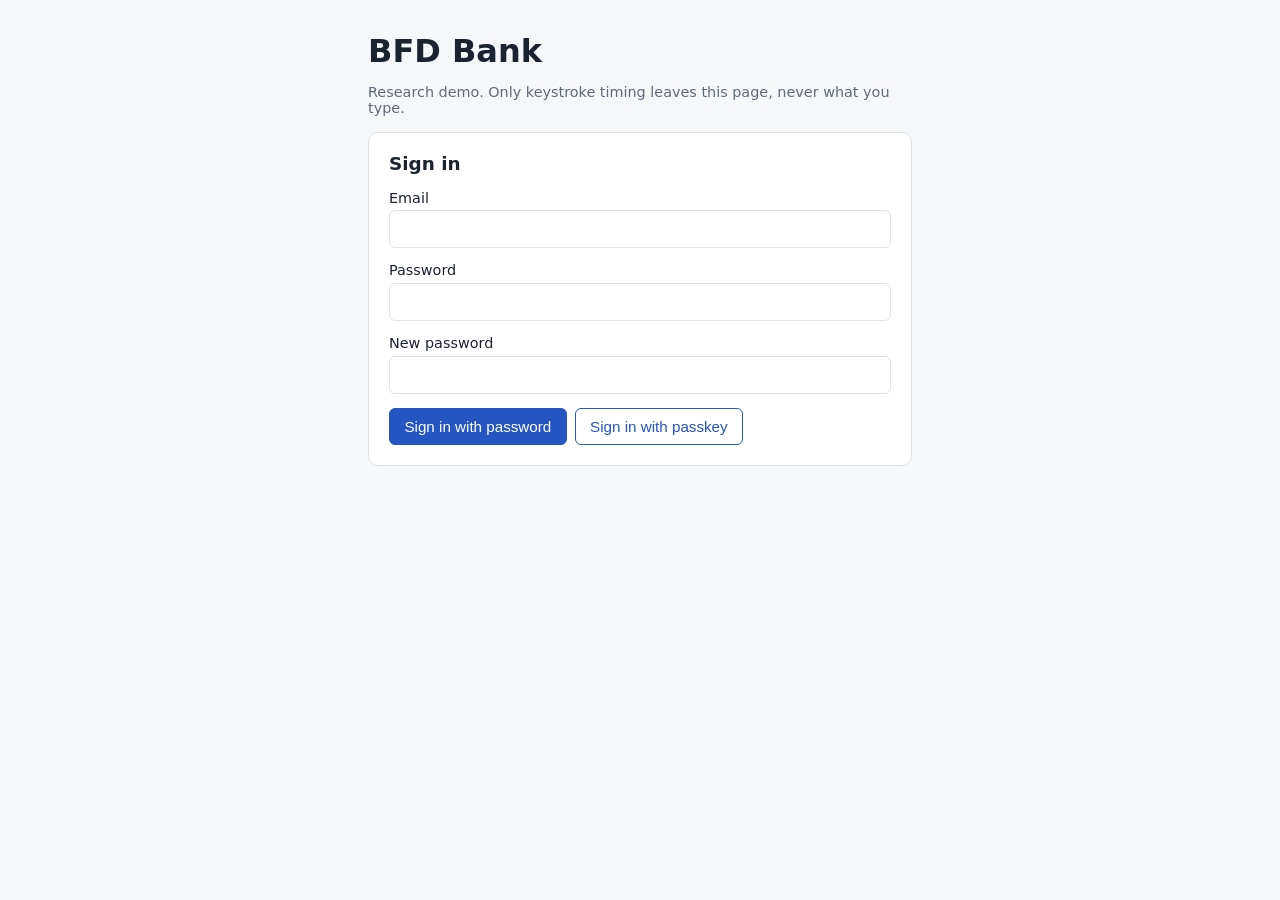
==== client/index.html @ 683e597c "feat(client): add banking client and timing capture" ====
<!doctype html>
<html lang="en">
  <head>
    <meta charset="utf-8" />
    <meta name="viewport" content="width=device-width, initial-scale=1" />
    <title>BFD Bank</title>
    <link rel="stylesheet" href="styles.css" />
    <script type="module" src="app.mjs"></script>
  </head>
  <body>
    <main>
      <header>
        <h1>BFD Bank</h1>
        <p class="note">Research demo. Only keystroke timing leaves this page, never what you type.</p>
      </header>

      <section id="signin" class="card">
        <h2>Sign in</h2>
        <form id="signin-form">
          <label>Email
            <input id="email" type="email" autocomplete="username webauthn" required data-capture="login" />
          </label>
          <label>Password
            <input id="password" type="password" autocomplete="current-password" data-capture="login" />
          </label>
          <label id="new-password-row" hidden>New password
            <input id="new-password" type="password" autocomplete="new-password" minlength="12" />
          </label>
          <div class="row">
            <button type="submit">Sign in with password</button>
            <button type="button" id="passkey-signin" class="secondary">Sign in with passkey</button>
          </div>
        </form>
      </section>

      <section id="account" class="card" hidden>
        <div class="row spread">
          <span id="who"></span>
          <span class="row">
            <button type="button" id="register-passkey" class="secondary">Add a passkey</button>
            <button type="button" id="signout" class="secondary">Sign out</button>
          </span>
        </div>
        <h2>Transfer</h2>
        <form id="transfer-form">
          <label>Payee account
            <input id="payee" inputmode="numeric" autocomplete="off" required data-capture="payee" />
          </label>
          <label>Amount
            <input id="amount" inputmode="decimal" autocomplete="off" required data-capture="amount" />
          </label>
          <button type="submit">Confirm transfer</button>
        </form>
      </section>

      <section id="decision" class="card" hidden aria-live="polite">
        <h2>Decision <span class="muted">at <span id="decision-checkpoint"></span></span></h2>
        <p class="action" id="decision-action"></p>
        <dl>
          <dt>Risk</dt><dd id="decision-risk"></dd>
          <dt>Confidence</dt><dd id="decision-confidence"></dd>
          <dt>Policy</dt><dd id="decision-constraints"></dd>
          <dt>Latency</dt><dd id="decision-latency"></dd>
        </dl>
        <h3>Top contributions</h3>
        <ol id="decision-contributions"></ol>
      </section>

      <p id="status" role="status"></p>
    </main>
  </body>
</html>
---- client/styles.css ----
:root {
  --bg: #f6f7f9;
  --card: #ffffff;
  --text: #1c2330;
  --muted: #5f6b7a;
  --border: #dde2e8;
  --accent: #2455c3;
  --allow: #1f7a45;
  --step: #a26100;
  --stop: #b3261e;
  color-scheme: light;
  font-family: system-ui, -apple-system, "Segoe UI", sans-serif;
}

body {
  margin: 0;
  background: var(--bg);
  color: var(--text);
  padding-inline: 16px;
}

main {
  max-width: 34rem;
  margin: 0 auto;
  padding-block: 2rem;
}

h1 { margin: 0 0 0.25rem; }
h2 { margin-top: 0; font-size: 1.15rem; }
h3 { font-size: 0.95rem; margin-bottom: 0.25rem; }

.note, .muted { color: var(--muted); font-size: 0.9rem; font-weight: normal; }

.card {
  background: var(--card);
  border: 1px solid var(--border);
  border-radius: 10px;
  padding: 1.25rem;
  margin-top: 1rem;
}

label {
  display: block;
  font-size: 0.9rem;
  margin-bottom: 0.9rem;
}

input {
  display: block;
  width: 100%;
  box-sizing: border-box;
  margin-top: 0.3rem;
  padding: 0.55rem 0.65rem;
  font-size: 1rem;
  border: 1px solid var(--border);
  border-radius: 6px;
}

.row { display: flex; gap: 0.5rem; flex-wrap: wrap; align-items: center; }
.spread { justify-content: space-between; }

button {
  padding: 0.55rem 0.9rem;
  font-size: 0.95rem;
  border-radius: 6px;
  border: 1px solid var(--accent);
  background: var(--accent);
  color: #fff;
  cursor: pointer;
}

button.secondary { background: transparent; color: var(--accent); }

.action {
  font-size: 1.6rem;
  font-weight: 600;
  text-transform: capitalize;
  margin: 0.25rem 0 0.75rem;
}

.action[data-action="allow"], .action[data-action="monitor"] { color: var(--allow); }
.action[data-action="step_up"] { color: var(--step); }
.action[data-action="restrict"], .action[data-action="block"] { color: var(--stop); }

dl { display: grid; grid-template-columns: max-content 1fr; gap: 0.3rem 1rem; margin: 0; }
dt { color: var(--muted); }
dd { margin: 0; font-variant-numeric: tabular-nums; }

#status { min-height: 1.5rem; color: var(--muted); }
#status.error { color: var(--stop); }
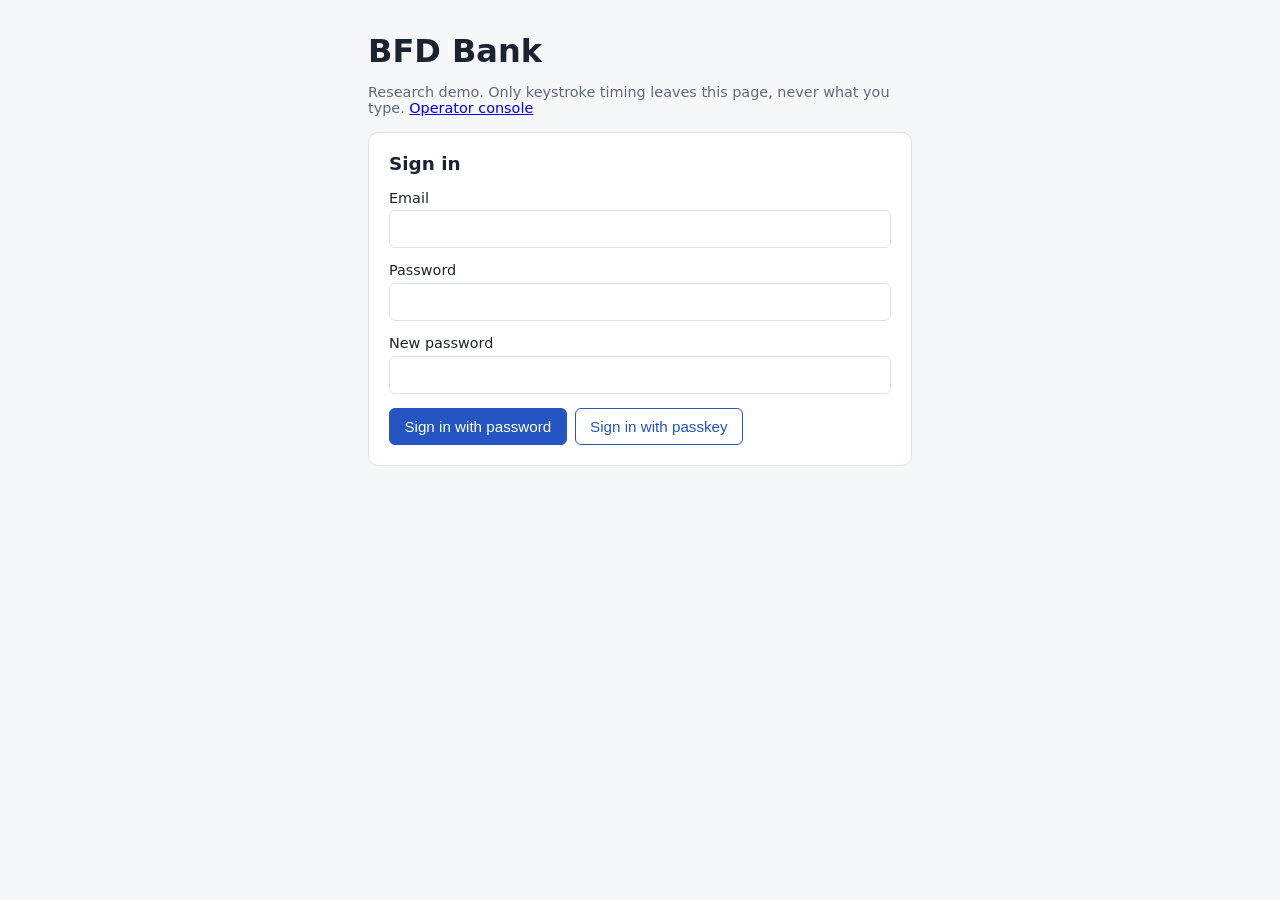
==== commit 0160d2fd: "feat(client): add operator console and shared auth module" ====
--- a/client/index.html
+++ b/client/index.html
@@ -11,7 +11,7 @@
     <main>
       <header>
         <h1>BFD Bank</h1>
-        <p class="note">Research demo. Only keystroke timing leaves this page, never what you type.</p>
+        <p class="note">Research demo. Only keystroke timing leaves this page, never what you type. <a href="console.html">Operator console</a></p>
       </header>
 
       <section id="signin" class="card">
@@ -51,6 +51,10 @@
           </label>
           <button type="submit">Confirm transfer</button>
         </form>
+        <p id="transfer-state" hidden>
+          Transfer <strong id="transfer-status"></strong> <span id="transfer-balance" class="muted"></span>
+        </p>
+        <button type="button" id="stepup" hidden>Verify with passkey to release</button>
       </section>
 
       <section id="decision" class="card" hidden aria-live="polite">
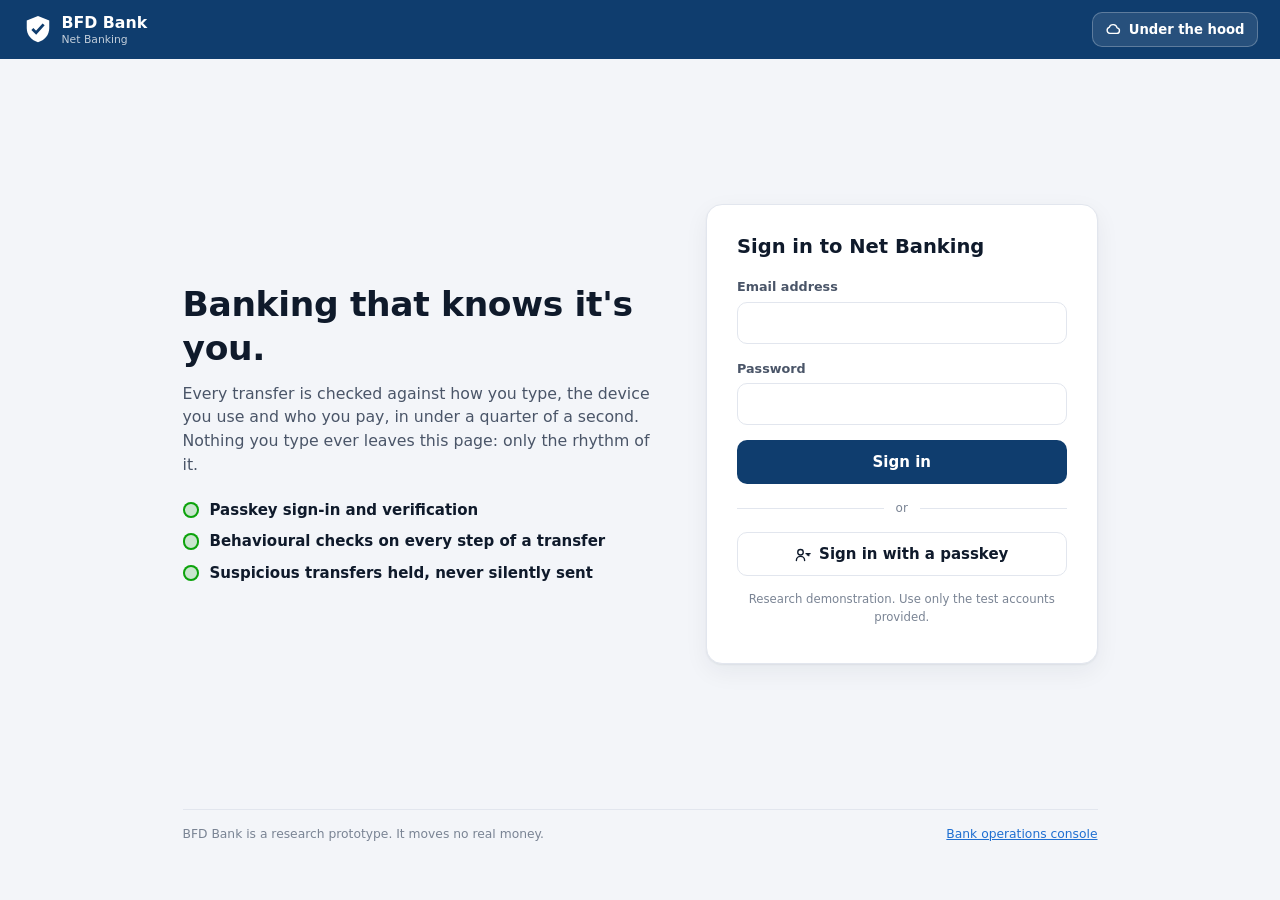
==== commit 0d8ecf29: "feat(client): rebuild as net banking with a live aws view" ====
--- a/client/index.html
+++ b/client/index.html
@@ -3,74 +3,309 @@
   <head>
     <meta charset="utf-8" />
     <meta name="viewport" content="width=device-width, initial-scale=1" />
-    <title>BFD Bank</title>
-    <link rel="stylesheet" href="styles.css" />
+    <title>BFD Bank Net Banking</title>
+    <meta name="description" content="Research demo of behavioural fraud detection on AWS." />
+    <link rel="icon" href="data:image/svg+xml,%3Csvg xmlns='http://www.w3.org/2000/svg' viewBox='0 0 32 32'%3E%3Cpath d='M16 2 4 7v8c0 7.5 5.1 13.4 12 15 6.9-1.6 12-7.5 12-15V7z' fill='%230f3d6e'/%3E%3Cpath d='m10 16 4 4 8-9' stroke='%23fff' stroke-width='3' fill='none'/%3E%3C/svg%3E" />
+    <link rel="stylesheet" href="bank.css" />
     <script type="module" src="app.mjs"></script>
   </head>
   <body>
-    <main>
-      <header>
-        <h1>BFD Bank</h1>
-        <p class="note">Research demo. Only keystroke timing leaves this page, never what you type. <a href="console.html">Operator console</a></p>
+    <div class="app" id="app" data-signed-in="false">
+      <header class="topbar">
+        <a class="brand" href="#dashboard" aria-label="BFD Bank home">
+          <svg viewBox="0 0 32 32" aria-hidden="true"><path d="M16 2 4 7v8c0 7.5 5.1 13.4 12 15 6.9-1.6 12-7.5 12-15V7z" /><path class="tick" d="m10 16 4 4 8-9" /></svg>
+          <span><b>BFD Bank</b><small>Net Banking</small></span>
+        </a>
+        <nav class="mainnav" id="mainnav" aria-label="Main">
+          <a href="#dashboard" data-nav="dashboard">Accounts</a>
+          <a href="#transfer" data-nav="transfer">Transfer</a>
+          <a href="#activity" data-nav="activity">Activity</a>
+          <a href="#security" data-nav="security">Security</a>
+        </nav>
+        <div class="topbar-actions">
+          <button type="button" id="hood-toggle" class="hood-toggle" aria-pressed="false" aria-controls="hood">
+            <svg viewBox="0 0 24 24" aria-hidden="true"><path d="M7 18h10a4 4 0 0 0 .6-7.96A6 6 0 0 0 6.1 9.3 4.5 4.5 0 0 0 7 18z" /></svg>
+            <span>Under the hood</span>
+          </button>
+          <div class="user-chip" id="user-chip">
+            <span class="avatar" id="avatar" aria-hidden="true"></span>
+            <span class="who" id="who"></span>
+            <button type="button" id="signout" class="link">Sign out</button>
+          </div>
+        </div>
       </header>
 
-      <section id="signin" class="card">
-        <h2>Sign in</h2>
-        <form id="signin-form">
-          <label>Email
-            <input id="email" type="email" autocomplete="username webauthn" required data-capture="login" />
-          </label>
-          <label>Password
-            <input id="password" type="password" autocomplete="current-password" data-capture="login" />
-          </label>
-          <label id="new-password-row" hidden>New password
-            <input id="new-password" type="password" autocomplete="new-password" minlength="12" />
-          </label>
-          <div class="row">
-            <button type="submit">Sign in with password</button>
-            <button type="button" id="passkey-signin" class="secondary">Sign in with passkey</button>
+      <div class="layout">
+        <main class="main" id="main">
+          <!-- Sign in ------------------------------------------------------------------------- -->
+          <section class="view signin-view" data-view="signin">
+            <div class="signin-hero">
+              <h1>Banking that knows it's you.</h1>
+              <p>Every transfer is checked against how you type, the device you use and who you pay, in under a quarter of a second. Nothing you type ever leaves this page: only the rhythm of it.</p>
+              <ul class="hero-points">
+                <li>Passkey sign-in and verification</li>
+                <li>Behavioural checks on every step of a transfer</li>
+                <li>Suspicious transfers held, never silently sent</li>
+              </ul>
+            </div>
+            <form class="card signin-card" id="signin-form" autocomplete="on">
+              <h2>Sign in to Net Banking</h2>
+              <label>Email address
+                <input id="email" type="email" autocomplete="username webauthn" required data-capture="login" />
+              </label>
+              <label>Password
+                <input id="password" type="password" autocomplete="current-password" data-capture="login" />
+              </label>
+              <label id="new-password-row" hidden>Choose a new password
+                <input id="new-password" type="password" autocomplete="new-password" minlength="12" />
+              </label>
+              <button type="submit" class="primary wide">Sign in</button>
+              <div class="or"><span>or</span></div>
+              <button type="button" id="passkey-signin" class="secondary wide">
+                <svg viewBox="0 0 24 24" aria-hidden="true"><circle cx="8" cy="9" r="4" /><path d="M2 21a6 6 0 0 1 12 0M16 11h6m-2 0v3m-2-3v2" /></svg>
+                Sign in with a passkey
+              </button>
+              <p class="fine">Research demonstration. Use only the test accounts provided.</p>
+            </form>
+          </section>
+
+          <!-- Dashboard ----------------------------------------------------------------------- -->
+          <section class="view" data-view="dashboard" hidden>
+            <div class="page-head">
+              <div>
+                <p class="eyebrow" id="greeting">Welcome back</p>
+                <h1>Your accounts</h1>
+              </div>
+              <a class="primary button" href="#transfer">New transfer</a>
+            </div>
+            <div class="grid-2">
+              <article class="card account-card">
+                <div class="account-top">
+                  <span>Savings account</span>
+                  <span class="mono" id="account-number">•••• ••••</span>
+                </div>
+                <p class="label">Available balance</p>
+                <p class="balance" id="balance">…</p>
+                <div class="account-actions">
+                  <a href="#transfer" class="chip-link">Transfer money</a>
+                  <a href="#activity" class="chip-link">View statement</a>
+                </div>
+              </article>
+              <article class="card protect-card">
+                <h2>Protection</h2>
+                <div class="protect-row">
+                  <span class="status-dot" data-level="good" id="protect-dot"></span>
+                  <div>
+                    <p class="protect-title" id="protect-title">Behavioural protection is on</p>
+                    <p class="muted small" id="protect-detail">Your sign-in was checked just now.</p>
+                  </div>
+                </div>
+                <ul class="checks">
+                  <li>Typing rhythm</li><li>Device</li><li>Payee history</li><li>Transfer pattern</li>
+                </ul>
+              </article>
+            </div>
+            <article class="card">
+              <div class="card-head">
+                <h2>Recent transactions</h2>
+                <a href="#activity" class="link">See all</a>
+              </div>
+              <ul class="txn-list" id="recent-list"></ul>
+            </article>
+          </section>
+
+          <!-- Transfer ------------------------------------------------------------------------ -->
+          <section class="view" data-view="transfer" hidden>
+            <div class="page-head">
+              <div>
+                <p class="eyebrow">Payments</p>
+                <h1>Transfer money</h1>
+              </div>
+            </div>
+            <ol class="stepper" id="stepper">
+              <li data-step="payee">Beneficiary</li>
+              <li data-step="amount">Amount</li>
+              <li data-step="review">Review</li>
+              <li data-step="done">Done</li>
+            </ol>
+
+            <form class="card step" data-step="payee" id="payee-form" novalidate>
+              <h2>Who are you paying?</h2>
+              <label>Beneficiary name
+                <input id="payee-name" autocomplete="off" required data-capture="payee" />
+              </label>
+              <div class="grid-2 tight">
+                <label>Account number
+                  <input id="payee-account" inputmode="numeric" autocomplete="off" required data-capture="payee" />
+                </label>
+                <label>IFSC code
+                  <input id="payee-ifsc" autocomplete="off" required data-capture="payee" placeholder="e.g. BFDB0001234" />
+                </label>
+              </div>
+              <p class="field-error" id="payee-error" hidden></p>
+              <div class="actions"><button type="submit" class="primary">Continue</button></div>
+            </form>
+
+            <form class="card step" data-step="amount" id="amount-form" novalidate hidden>
+              <h2>How much?</h2>
+              <p class="muted" id="amount-to"></p>
+              <label>Amount (₹)
+                <input id="amount" inputmode="decimal" autocomplete="off" required data-capture="amount" />
+              </label>
+              <label>Remarks <span class="muted">(optional, stays on this device)</span>
+                <input id="remarks" autocomplete="off" maxlength="40" data-capture="amount" />
+              </label>
+              <p class="field-error" id="amount-error" hidden></p>
+              <div class="actions">
+                <button type="button" class="secondary" data-back="payee">Back</button>
+                <button type="submit" class="primary">Continue</button>
+              </div>
+            </form>
+
+            <form class="card step" data-step="review" id="review-form" novalidate hidden>
+              <h2>Review and confirm</h2>
+              <dl class="review">
+                <dt>To</dt><dd id="review-name"></dd>
+                <dt>Account</dt><dd class="mono" id="review-account"></dd>
+                <dt>IFSC</dt><dd class="mono" id="review-ifsc"></dd>
+                <dt>Amount</dt><dd class="amount-big" id="review-amount"></dd>
+              </dl>
+              <label>Re-enter the beneficiary account number to confirm
+                <input id="confirm-account" inputmode="numeric" autocomplete="off" required data-capture="confirm" />
+              </label>
+              <p class="field-error" id="review-error" hidden></p>
+              <div class="actions">
+                <button type="button" class="secondary" data-back="amount">Back</button>
+                <button type="submit" class="primary" id="confirm-button">Confirm transfer</button>
+              </div>
+            </form>
+
+            <article class="card step result" data-step="done" id="result" hidden>
+              <div class="result-icon" id="result-icon" aria-hidden="true"></div>
+              <h2 id="result-title"></h2>
+              <p id="result-text"></p>
+              <dl class="review compact" id="result-details"></dl>
+              <div class="actions center">
+                <button type="button" class="secondary" id="result-stepup" hidden>Verify with passkey</button>
+                <a class="primary button" href="#dashboard">Back to accounts</a>
+                <button type="button" class="secondary" id="another">New transfer</button>
+              </div>
+            </article>
+          </section>
+
+          <!-- Activity ------------------------------------------------------------------------ -->
+          <section class="view" data-view="activity" hidden>
+            <div class="page-head">
+              <div>
+                <p class="eyebrow">Statement</p>
+                <h1>Activity</h1>
+              </div>
+              <button type="button" class="secondary" id="refresh">Refresh</button>
+            </div>
+            <article class="card">
+              <ul class="txn-list" id="activity-list"></ul>
+            </article>
+          </section>
+
+          <!-- Security ------------------------------------------------------------------------ -->
+          <section class="view" data-view="security" hidden>
+            <div class="page-head">
+              <div>
+                <p class="eyebrow">Settings</p>
+                <h1>Security</h1>
+              </div>
+            </div>
+            <div class="grid-2">
+              <article class="card">
+                <h2>Passkeys</h2>
+                <p class="muted">A passkey on this device lets you sign in and release held transfers without a password. It is the only thing that can release a held transfer.</p>
+                <button type="button" class="primary" id="register-passkey">Add a passkey</button>
+              </article>
+              <article class="card">
+                <h2>This device</h2>
+                <p class="muted">What your browser tells us about this device, sent with each check. No fingerprinting: the ID is random and lives only in this browser.</p>
+                <pre class="payload small" id="device-info"></pre>
+              </article>
+            </div>
+            <article class="card">
+              <h2>What leaves your browser</h2>
+              <p class="muted">When you type, this page records only when keys go down and up. It never records which key, and never sends what you typed. Payee account numbers are hashed with SHA-256 before they leave. Open <b>Under the hood</b> to see every request exactly as it was sent.</p>
+            </article>
+          </section>
+
+          <footer class="footer">
+            <span>BFD Bank is a research prototype. It moves no real money.</span>
+            <a href="console.html">Bank operations console</a>
+          </footer>
+        </main>
+
+        <!-- Under the hood ----------------------------------------------------------------------- -->
+        <aside class="hood" id="hood" aria-label="Under the hood" hidden>
+          <div class="hood-head">
+            <div>
+              <h2>Under the hood</h2>
+              <p class="muted small">Every request, live, through the deployed AWS stack.</p>
+            </div>
+            <button type="button" class="icon-button" id="hood-close" aria-label="Close">×</button>
+          </div>
+
+          <section class="hood-section">
+            <h3>Request path</h3>
+            <div class="hood-map" data-hood="map"></div>
+            <p class="legend-line"><span class="line-solid"></span> synchronous <span class="line-dashed"></span> asynchronous, after the response</p>
+          </section>
+
+          <section class="hood-section">
+            <h3>Latency of the last check</h3>
+            <div data-hood="waterfall"><p class="muted small">Sign in to see a measured request.</p></div>
+          </section>
+
+          <section class="hood-section">
+            <h3>Decision</h3>
+            <div data-hood="decision"><p class="muted small">No decision yet.</p></div>
+          </section>
+
+          <section class="hood-section">
+            <h3>What your browser sent</h3>
+            <ul class="privacy-checks">
+              <li>No characters or key codes</li>
+              <li>Payee account hashed</li>
+              <li>Timings in seconds only</li>
+            </ul>
+            <pre class="payload" data-hood="payload">Nothing sent yet.</pre>
+          </section>
+
+          <section class="hood-section">
+            <h3>Attack simulation</h3>
+            <p class="muted small">Demo controls. Each alters only the timing of the next check, exactly as an attacker's software would, and then switches itself off.</p>
+            <label class="toggle"><input type="checkbox" id="demo-bot" /> <span>Type like a bot: perfectly even keystrokes</span></label>
+            <label class="toggle"><input type="checkbox" id="demo-replay" /> <span>Replay my last confirmed transfer's typing</span></label>
+          </section>
+
+          <section class="hood-section">
+            <h3>Request log</h3>
+            <ol class="request-log" data-hood="log"></ol>
+          </section>
+        </aside>
+      </div>
+
+      <dialog id="stepup-dialog" class="dialog">
+        <form method="dialog">
+          <div class="dialog-icon" aria-hidden="true">
+            <svg viewBox="0 0 24 24"><rect x="5" y="10" width="14" height="10" rx="2" /><path d="M8 10V7a4 4 0 0 1 8 0v3" /></svg>
+          </div>
+          <h2>Confirm it's you</h2>
+          <p id="stepup-reason">This transfer looks different from how you usually bank, so we've held it. Nothing has left your account.</p>
+          <p class="muted small">Verify with the passkey on this device to release it. The hold expires on its own if you don't.</p>
+          <div class="actions center">
+            <button value="later" class="secondary">Not now</button>
+            <button value="verify" class="primary" id="stepup-verify">Verify with passkey</button>
           </div>
         </form>
-      </section>
-
-      <section id="account" class="card" hidden>
-        <div class="row spread">
-          <span id="who"></span>
-          <span class="row">
-            <button type="button" id="register-passkey" class="secondary">Add a passkey</button>
-            <button type="button" id="signout" class="secondary">Sign out</button>
-          </span>
-        </div>
-        <h2>Transfer</h2>
-        <form id="transfer-form">
-          <label>Payee account
-            <input id="payee" inputmode="numeric" autocomplete="off" required data-capture="payee" />
-          </label>
-          <label>Amount
-            <input id="amount" inputmode="decimal" autocomplete="off" required data-capture="amount" />
-          </label>
-          <button type="submit">Confirm transfer</button>
-        </form>
-        <p id="transfer-state" hidden>
-          Transfer <strong id="transfer-status"></strong> <span id="transfer-balance" class="muted"></span>
-        </p>
-        <button type="button" id="stepup" hidden>Verify with passkey to release</button>
-      </section>
-
-      <section id="decision" class="card" hidden aria-live="polite">
-        <h2>Decision <span class="muted">at <span id="decision-checkpoint"></span></span></h2>
-        <p class="action" id="decision-action"></p>
-        <dl>
-          <dt>Risk</dt><dd id="decision-risk"></dd>
-          <dt>Confidence</dt><dd id="decision-confidence"></dd>
-          <dt>Policy</dt><dd id="decision-constraints"></dd>
-          <dt>Latency</dt><dd id="decision-latency"></dd>
-        </dl>
-        <h3>Top contributions</h3>
-        <ol id="decision-contributions"></ol>
-      </section>
-
-      <p id="status" role="status"></p>
-    </main>
+      </dialog>
+
+      <div class="toast" id="status" role="status" aria-live="polite"></div>
+      <div class="tooltip" id="tooltip" role="tooltip" hidden></div>
+    </div>
   </body>
 </html>
--- a/client/bank.css
+++ b/client/bank.css
@@ -0,0 +1,490 @@
+/* BFD Bank net banking client. The operator console keeps styles.css; this sheet is the bank's.
+   Colours are tokens: light below, dark under the media query and the data-theme scope. Chart
+   roles follow the data-viz reference palette (categorical slots, status, diverging pair). */
+
+:root {
+  color-scheme: light;
+  --page: #f3f5f9;
+  --surface: #ffffff;
+  --surface-2: #f7f8fb;
+  --ink: #0f1a2b;
+  --ink-2: #4a5568;
+  --muted: #7a8494;
+  --line: #e2e6ee;
+  --brand: #0f3d6e;
+  --brand-2: #1a5a9e;
+  --brand-ink: #ffffff;
+  --accent: #1f6fd1;
+  --focus: #1f6fd1;
+  --shadow: 0 1px 2px rgba(15, 26, 43, 0.06), 0 8px 24px rgba(15, 26, 43, 0.06);
+
+  /* status (fixed, never themed) */
+  --good: #0ca30c;
+  --warning: #fab219;
+  --serious: #ec835a;
+  --critical: #d03b3b;
+  --good-ink: #006300;
+
+  /* diverging pair: lowers risk / raises risk, neutral midpoint */
+  --div-low: #2a78d6;
+  --div-high: #e34948;
+  --div-mid: #f0efec;
+
+  /* categorical slots, fixed order */
+  --series-1: #2a78d6;
+  --series-2: #eb6834;
+  --series-3: #1baf7a;
+  --series-4: #eda100;
+  --series-5: #e87ba4;
+  --series-6: #008300;
+  --series-7: #4a3aa7;
+
+  /* AWS map */
+  --map-edge: #c9cfda;
+  --map-hot: #1f6fd1;
+  --map-async: #8c4fff;
+
+  font-family: system-ui, -apple-system, "Segoe UI", Roboto, sans-serif;
+  font-size: 15px;
+  line-height: 1.5;
+}
+
+@media (prefers-color-scheme: dark) {
+  :root:not([data-theme="light"]) {
+    color-scheme: dark;
+    --page: #0b0f17;
+    --surface: #141a24;
+    --surface-2: #1a2130;
+    --ink: #f2f5fa;
+    --ink-2: #c3cad6;
+    --muted: #8a93a3;
+    --line: #273042;
+    --brand: #16335a;
+    --brand-2: #1f4f86;
+    --accent: #5a9cf0;
+    --focus: #5a9cf0;
+    --shadow: 0 1px 2px rgba(0, 0, 0, 0.4), 0 8px 24px rgba(0, 0, 0, 0.35);
+    --good-ink: #0ca30c;
+    --div-low: #3987e5;
+    --div-high: #e66767;
+    --div-mid: #383835;
+    --series-1: #3987e5;
+    --series-2: #d95926;
+    --series-3: #199e70;
+    --series-4: #c98500;
+    --series-5: #d55181;
+    --series-6: #008300;
+    --series-7: #9085e9;
+    --map-edge: #34405a;
+    --map-hot: #5a9cf0;
+    --map-async: #a98bff;
+  }
+}
+
+:root[data-theme="dark"] {
+  color-scheme: dark;
+  --page: #0b0f17;
+  --surface: #141a24;
+  --surface-2: #1a2130;
+  --ink: #f2f5fa;
+  --ink-2: #c3cad6;
+  --muted: #8a93a3;
+  --line: #273042;
+  --brand: #16335a;
+  --brand-2: #1f4f86;
+  --accent: #5a9cf0;
+  --focus: #5a9cf0;
+  --good-ink: #0ca30c;
+  --div-low: #3987e5;
+  --div-high: #e66767;
+  --div-mid: #383835;
+  --series-1: #3987e5;
+  --series-2: #d95926;
+  --series-3: #199e70;
+  --series-4: #c98500;
+  --series-5: #d55181;
+  --series-6: #008300;
+  --series-7: #9085e9;
+  --map-edge: #34405a;
+  --map-hot: #5a9cf0;
+  --map-async: #a98bff;
+}
+
+* { box-sizing: border-box; }
+
+body {
+  margin: 0;
+  background: var(--page);
+  color: var(--ink);
+  min-height: 100vh;
+}
+
+h1, h2, h3 { margin: 0; line-height: 1.25; }
+h1 { font-size: 1.6rem; letter-spacing: -0.01em; }
+h2 { font-size: 1.1rem; }
+h3 { font-size: 0.8rem; text-transform: uppercase; letter-spacing: 0.06em; color: var(--muted); }
+p { margin: 0.4rem 0; }
+a { color: var(--accent); }
+.muted { color: var(--muted); }
+.small { font-size: 0.82rem; }
+.mono { font-family: ui-monospace, "SF Mono", Consolas, monospace; font-variant-numeric: tabular-nums; }
+[hidden] { display: none !important; }
+
+:focus-visible { outline: 2px solid var(--focus); outline-offset: 2px; }
+
+/* ---- Buttons and inputs ---------------------------------------------------------------------- */
+
+button, .button {
+  font: inherit;
+  font-weight: 600;
+  border-radius: 10px;
+  padding: 0.65rem 1.1rem;
+  border: 1px solid transparent;
+  cursor: pointer;
+  display: inline-flex;
+  align-items: center;
+  justify-content: center;
+  gap: 0.5rem;
+  text-decoration: none;
+  transition: background 0.15s, border-color 0.15s, transform 0.05s;
+}
+button:active, .button:active { transform: translateY(1px); }
+button:disabled { opacity: 0.6; cursor: progress; }
+.primary { background: var(--brand); color: var(--brand-ink); }
+.primary:hover { background: var(--brand-2); }
+.secondary { background: var(--surface); color: var(--ink); border-color: var(--line); }
+.secondary:hover { border-color: var(--muted); }
+.link { background: none; border: none; padding: 0; color: var(--accent); font-weight: 600; text-decoration: none; }
+.wide { width: 100%; }
+.icon-button { background: none; border: none; font-size: 1.5rem; color: var(--muted); padding: 0.2rem 0.5rem; }
+button svg, .button svg { width: 1.1rem; height: 1.1rem; fill: none; stroke: currentColor; stroke-width: 2; stroke-linecap: round; stroke-linejoin: round; }
+
+label { display: block; font-size: 0.85rem; font-weight: 600; color: var(--ink-2); margin-bottom: 1rem; }
+input {
+  display: block;
+  width: 100%;
+  margin-top: 0.35rem;
+  padding: 0.7rem 0.8rem;
+  font: inherit;
+  font-weight: 400;
+  color: var(--ink);
+  background: var(--surface);
+  border: 1px solid var(--line);
+  border-radius: 10px;
+}
+input:focus { border-color: var(--focus); outline: none; box-shadow: 0 0 0 3px color-mix(in srgb, var(--focus) 22%, transparent); }
+.field-error { color: var(--critical); font-size: 0.85rem; margin-top: -0.4rem; }
+
+/* ---- Shell ----------------------------------------------------------------------------------- */
+
+.topbar {
+  position: sticky;
+  top: 0;
+  z-index: 20;
+  display: flex;
+  align-items: center;
+  gap: 1.5rem;
+  padding: 0.7rem 1.5rem;
+  background: var(--brand);
+  color: var(--brand-ink);
+}
+.brand { display: flex; align-items: center; gap: 0.6rem; color: inherit; text-decoration: none; }
+.brand svg { width: 30px; height: 30px; }
+.brand svg path { fill: #ffffff; }
+.brand svg .tick { fill: none; stroke: var(--brand); stroke-width: 3; }
+.brand b { display: block; font-size: 1.05rem; }
+.brand small { display: block; font-size: 0.72rem; opacity: 0.75; margin-top: -2px; }
+
+.mainnav { display: flex; gap: 0.25rem; }
+.mainnav a {
+  color: rgba(255, 255, 255, 0.78);
+  text-decoration: none;
+  font-weight: 600;
+  padding: 0.45rem 0.8rem;
+  border-radius: 8px;
+}
+.mainnav a:hover { color: #fff; background: rgba(255, 255, 255, 0.08); }
+.mainnav a[aria-current="page"] { color: #fff; background: rgba(255, 255, 255, 0.16); }
+
+.topbar-actions { margin-left: auto; display: flex; align-items: center; gap: 0.8rem; }
+.hood-toggle {
+  background: rgba(255, 255, 255, 0.1);
+  color: #fff;
+  border: 1px solid rgba(255, 255, 255, 0.25);
+  padding: 0.45rem 0.8rem;
+  font-size: 0.88rem;
+}
+.hood-toggle svg { fill: none; stroke: currentColor; }
+.hood-toggle[aria-pressed="true"] { background: #fff; color: var(--brand); }
+
+.user-chip { display: flex; align-items: center; gap: 0.5rem; font-size: 0.88rem; }
+.user-chip .link { color: #fff; opacity: 0.85; font-size: 0.85rem; }
+.avatar {
+  width: 32px; height: 32px; border-radius: 50%;
+  display: grid; place-items: center;
+  background: rgba(255, 255, 255, 0.18); font-weight: 700;
+}
+.app[data-signed-in="false"] .mainnav,
+.app[data-signed-in="false"] .user-chip { display: none; }
+
+.layout { display: flex; align-items: flex-start; }
+.main { flex: 1; min-width: 0; max-width: 64rem; margin: 0 auto; padding: 2rem 1.5rem 3rem; }
+
+.page-head { display: flex; justify-content: space-between; align-items: flex-end; gap: 1rem; margin-bottom: 1.25rem; flex-wrap: wrap; }
+.eyebrow { color: var(--muted); font-weight: 600; font-size: 0.85rem; margin: 0 0 0.2rem; }
+
+.card {
+  background: var(--surface);
+  border: 1px solid var(--line);
+  border-radius: 16px;
+  padding: 1.4rem;
+  box-shadow: var(--shadow);
+  margin-bottom: 1.25rem;
+}
+.card h2 { margin-bottom: 0.6rem; }
+.card-head { display: flex; justify-content: space-between; align-items: baseline; }
+.grid-2 { display: grid; grid-template-columns: repeat(2, minmax(0, 1fr)); gap: 1.25rem; }
+.grid-2 > .card { margin-bottom: 0; }
+.grid-2 + .card { margin-top: 1.25rem; }
+.grid-2.tight { gap: 1rem; }
+.actions { display: flex; gap: 0.75rem; justify-content: flex-end; margin-top: 0.5rem; flex-wrap: wrap; }
+.actions.center { justify-content: center; }
+
+.footer {
+  display: flex; justify-content: space-between; gap: 1rem; flex-wrap: wrap;
+  color: var(--muted); font-size: 0.82rem; margin-top: 2rem; padding-top: 1rem; border-top: 1px solid var(--line);
+}
+
+/* ---- Sign in --------------------------------------------------------------------------------- */
+
+.signin-view {
+  display: grid;
+  grid-template-columns: minmax(0, 1.1fr) minmax(0, 0.9fr);
+  gap: 3rem;
+  align-items: center;
+  min-height: calc(100vh - 14rem);
+}
+.signin-hero h1 { font-size: 2.3rem; margin-bottom: 0.8rem; }
+.signin-hero p { color: var(--ink-2); font-size: 1.05rem; max-width: 32rem; }
+.hero-points { list-style: none; padding: 0; margin: 1.5rem 0 0; display: grid; gap: 0.6rem; }
+.hero-points li { padding-left: 1.8rem; position: relative; font-weight: 600; }
+.hero-points li::before {
+  content: ""; position: absolute; left: 0; top: 0.2rem; width: 1.1rem; height: 1.1rem; border-radius: 50%;
+  background: color-mix(in srgb, var(--good) 18%, transparent);
+  box-shadow: inset 0 0 0 2px var(--good);
+}
+.signin-card { padding: 2rem; margin: 0; }
+.signin-card h2 { font-size: 1.3rem; margin-bottom: 1.2rem; }
+.or { display: flex; align-items: center; gap: 0.8rem; color: var(--muted); font-size: 0.8rem; margin: 1rem 0; }
+.or::before, .or::after { content: ""; flex: 1; height: 1px; background: var(--line); }
+.fine { color: var(--muted); font-size: 0.78rem; text-align: center; margin-top: 1rem; }
+
+/* ---- Dashboard ------------------------------------------------------------------------------- */
+
+.account-card {
+  background: linear-gradient(135deg, var(--brand) 0%, var(--brand-2) 100%);
+  color: #fff;
+  border: none;
+}
+.account-top { display: flex; justify-content: space-between; font-weight: 600; opacity: 0.9; }
+.account-card .label { opacity: 0.75; margin-top: 1.5rem; font-size: 0.85rem; }
+.balance { font-size: 2.2rem; font-weight: 700; margin: 0.1rem 0 1.2rem; letter-spacing: -0.01em; }
+.account-actions { display: flex; gap: 0.5rem; flex-wrap: wrap; }
+.chip-link {
+  color: #fff; text-decoration: none; font-weight: 600; font-size: 0.85rem;
+  padding: 0.4rem 0.8rem; border-radius: 999px; background: rgba(255, 255, 255, 0.15);
+}
+.chip-link:hover { background: rgba(255, 255, 255, 0.25); }
+
+.protect-row { display: flex; gap: 0.8rem; align-items: flex-start; }
+.protect-title { font-weight: 700; margin: 0; }
+.status-dot { width: 12px; height: 12px; border-radius: 50%; margin-top: 0.35rem; flex: none; background: var(--good); }
+.status-dot[data-level="warning"] { background: var(--warning); }
+.status-dot[data-level="serious"] { background: var(--serious); }
+.status-dot[data-level="critical"] { background: var(--critical); }
+.checks { list-style: none; padding: 0; margin: 1rem 0 0; display: flex; flex-wrap: wrap; gap: 0.4rem; }
+.checks li { font-size: 0.8rem; font-weight: 600; padding: 0.25rem 0.6rem; border-radius: 999px; background: var(--surface-2); color: var(--ink-2); border: 1px solid var(--line); }
+
+.txn-list { list-style: none; margin: 0; padding: 0; }
+.txn-list li { display: grid; grid-template-columns: 40px minmax(0, 1fr) auto; gap: 0.9rem; align-items: center; padding: 0.8rem 0; border-top: 1px solid var(--line); }
+.txn-list li:first-child { border-top: none; }
+.txn-icon { width: 40px; height: 40px; border-radius: 12px; display: grid; place-items: center; background: var(--surface-2); font-weight: 700; color: var(--ink-2); }
+.txn-main b { display: block; overflow: hidden; text-overflow: ellipsis; white-space: nowrap; }
+.txn-main span { font-size: 0.82rem; color: var(--muted); }
+.txn-amount { text-align: right; font-weight: 700; font-variant-numeric: tabular-nums; }
+.txn-amount small { display: block; font-weight: 600; font-size: 0.75rem; }
+.txn-empty { color: var(--muted); padding: 1rem 0; text-align: center; }
+
+.pill { display: inline-flex; align-items: center; gap: 0.3rem; font-size: 0.75rem; font-weight: 700; }
+.pill::before { content: ""; width: 8px; height: 8px; border-radius: 50%; background: currentColor; }
+.pill[data-level="good"] { color: var(--good-ink); }
+.pill[data-level="warning"] { color: #9a6b00; }
+.pill[data-level="serious"] { color: #b4532c; }
+.pill[data-level="critical"] { color: var(--critical); }
+:root[data-theme="dark"] .pill[data-level="warning"] { color: var(--warning); }
+@media (prefers-color-scheme: dark) {
+  :root:not([data-theme="light"]) .pill[data-level="warning"] { color: var(--warning); }
+  :root:not([data-theme="light"]) .pill[data-level="serious"] { color: var(--serious); }
+}
+
+/* ---- Transfer -------------------------------------------------------------------------------- */
+
+.stepper { list-style: none; display: flex; gap: 0.5rem; padding: 0; margin: 0 0 1.25rem; counter-reset: step; }
+.stepper li {
+  flex: 1; counter-increment: step; font-size: 0.82rem; font-weight: 600; color: var(--muted);
+  padding-top: 0.6rem; border-top: 3px solid var(--line);
+}
+.stepper li::before { content: counter(step) ". "; }
+.stepper li[data-state="done"] { color: var(--ink-2); border-top-color: var(--brand-2); }
+.stepper li[data-state="current"] { color: var(--ink); border-top-color: var(--accent); }
+
+.step { max-width: 38rem; }
+.review { display: grid; grid-template-columns: max-content 1fr; gap: 0.6rem 1.5rem; margin: 0 0 1.5rem; }
+.review dt { color: var(--muted); }
+.review dd { margin: 0; font-weight: 600; }
+.review.compact { margin: 1rem auto; max-width: 24rem; text-align: left; }
+.amount-big { font-size: 1.4rem; }
+
+.result { text-align: center; }
+.result h2 { font-size: 1.4rem; }
+.result-icon { width: 64px; height: 64px; border-radius: 50%; margin: 0.5rem auto 1rem; display: grid; place-items: center; font-size: 2rem; font-weight: 700; color: #fff; }
+.result-icon[data-level="good"] { background: var(--good); }
+.result-icon[data-level="warning"] { background: var(--warning); color: #3a2a00; }
+.result-icon[data-level="serious"] { background: var(--serious); }
+.result-icon[data-level="critical"] { background: var(--critical); }
+
+/* ---- Dialog and toast ------------------------------------------------------------------------ */
+
+.dialog {
+  border: none; border-radius: 18px; padding: 2rem; max-width: 26rem; width: calc(100% - 2rem);
+  background: var(--surface); color: var(--ink); box-shadow: 0 20px 60px rgba(0, 0, 0, 0.3); text-align: center;
+}
+.dialog::backdrop { background: rgba(8, 15, 30, 0.55); }
+.dialog h2 { font-size: 1.3rem; margin-bottom: 0.4rem; }
+.dialog-icon { width: 56px; height: 56px; margin: 0 auto 1rem; border-radius: 16px; display: grid; place-items: center; background: color-mix(in srgb, var(--warning) 25%, transparent); }
+.dialog-icon svg { width: 28px; height: 28px; fill: none; stroke: var(--ink); stroke-width: 2; }
+
+.toast {
+  position: fixed; left: 50%; bottom: 1.5rem; transform: translateX(-50%) translateY(150%);
+  background: var(--ink); color: var(--page); padding: 0.7rem 1.1rem; border-radius: 12px;
+  font-weight: 600; font-size: 0.9rem; max-width: calc(100% - 2rem); z-index: 50;
+  visibility: hidden; transition: transform 0.25s, visibility 0s 0.25s;
+}
+.toast.show { transform: translateX(-50%) translateY(0); visibility: visible; transition: transform 0.25s; }
+.toast.error { background: var(--critical); color: #fff; }
+
+.tooltip {
+  position: fixed; z-index: 60; pointer-events: none; background: var(--ink); color: var(--page);
+  font-size: 0.78rem; font-weight: 600; padding: 0.35rem 0.55rem; border-radius: 6px; white-space: nowrap;
+}
+
+/* ---- Under the hood -------------------------------------------------------------------------- */
+
+.hood {
+  width: 440px; flex: none; position: sticky; top: 58px; height: calc(100vh - 58px); overflow-y: auto;
+  background: var(--surface); border-left: 1px solid var(--line); padding: 1.2rem 1.2rem 2rem;
+}
+.hood-head { display: flex; justify-content: space-between; align-items: flex-start; margin-bottom: 0.5rem; }
+.hood-section { padding: 1rem 0; border-top: 1px solid var(--line); }
+.hood-section h3 { margin-bottom: 0.6rem; }
+
+.hood-map svg { width: 100%; height: auto; display: block; }
+.edge { stroke: var(--map-edge); stroke-width: 1.5; }
+.edge.hot { stroke: var(--map-hot); stroke-width: 2.5; stroke-dasharray: 6 4; animation: flow 0.8s linear infinite; }
+.edge.async { stroke: var(--map-async); stroke-width: 2; stroke-dasharray: 3 4; animation: flow 1.2s linear infinite; }
+@keyframes flow { to { stroke-dashoffset: -20; } }
+.node-box { fill: var(--surface); stroke: var(--line); stroke-width: 1.5; transition: stroke 0.2s; }
+.node.hot .node-box { stroke: var(--map-hot); stroke-width: 2.5; fill: color-mix(in srgb, var(--map-hot) 10%, var(--surface)); }
+.node.async .node-box { stroke: var(--map-async); stroke-width: 2; stroke-dasharray: 4 3; }
+.node-glyph { fill: #fff; font-size: 9px; font-weight: 800; }
+.node-label { fill: var(--ink); font-size: 10.5px; font-weight: 700; }
+.node-note { fill: var(--muted); font-size: 9px; }
+.node.hot .node-note, .node.async .node-note { fill: var(--ink-2); font-weight: 700; }
+.legend-line { font-size: 0.78rem; color: var(--muted); display: flex; align-items: center; gap: 0.4rem; flex-wrap: wrap; margin-top: 0.4rem; }
+.line-solid, .line-dashed { display: inline-block; width: 22px; height: 0; border-top: 2.5px solid var(--map-hot); }
+.line-dashed { border-top: 2px dashed var(--map-async); margin-left: 0.6rem; }
+
+.wf-total { margin: 0 0 0.5rem; }
+.wf-total b { font-size: 1.3rem; }
+.wf-bar { display: flex; gap: 2px; height: 18px; border-radius: 4px; overflow: hidden; background: var(--surface); }
+.wf-seg { min-width: 3px; }
+.wf-legend { list-style: none; padding: 0; margin: 0.6rem 0 0; display: grid; gap: 0.25rem; font-size: 0.82rem; }
+.wf-legend li { display: grid; grid-template-columns: 12px 1fr auto; gap: 0.5rem; align-items: center; }
+.wf-legend b { font-variant-numeric: tabular-nums; }
+.swatch { width: 12px; height: 12px; border-radius: 3px; }
+.series-1 { background: var(--series-1); }
+.series-2 { background: var(--series-2); }
+.series-3 { background: var(--series-3); }
+.series-4 { background: var(--series-4); }
+.series-5 { background: var(--series-5); }
+.series-6 { background: var(--series-6); }
+.series-7 { background: var(--series-7); }
+
+.decision-head { display: flex; justify-content: space-between; align-items: baseline; gap: 1rem; }
+.decision-risk { font-size: 2rem; font-weight: 800; font-variant-numeric: tabular-nums; }
+.decision-risk small { font-size: 0.85rem; font-weight: 600; color: var(--muted); }
+.gauge { position: relative; height: 10px; border-radius: 999px; background: var(--surface-2); border: 1px solid var(--line); margin: 0.4rem 0 0.8rem; }
+.gauge span { position: absolute; left: 0; top: 0; bottom: 0; border-radius: 999px; }
+.gauge span[data-level="good"] { background: var(--good); }
+.gauge span[data-level="warning"] { background: var(--warning); }
+.gauge span[data-level="serious"] { background: var(--serious); }
+.gauge span[data-level="critical"] { background: var(--critical); }
+.facts { display: grid; grid-template-columns: max-content 1fr; gap: 0.2rem 0.8rem; font-size: 0.85rem; margin: 0 0 0.8rem; }
+.facts dt { color: var(--muted); }
+.facts dd { margin: 0; font-weight: 600; }
+
+.contrib { list-style: none; padding: 0; margin: 0; display: grid; gap: 0.35rem; font-size: 0.82rem; }
+.contrib li { display: grid; grid-template-columns: 6.5rem 1fr 3.4rem; gap: 0.5rem; align-items: center; }
+.contrib .track { position: relative; height: 14px; }
+.contrib .track::before { content: ""; position: absolute; left: 50%; top: -2px; bottom: -2px; width: 1px; background: var(--muted); }
+.contrib .bar { position: absolute; top: 0; bottom: 0; }
+.contrib .bar.up { left: 50%; background: var(--div-high); border-radius: 0 4px 4px 0; }
+.contrib .bar.down { right: 50%; background: var(--div-low); border-radius: 4px 0 0 4px; }
+.contrib .value { text-align: right; font-variant-numeric: tabular-nums; font-weight: 600; }
+.contrib-key { font-size: 0.75rem; color: var(--muted); margin-top: 0.4rem; display: flex; gap: 0.8rem; }
+.contrib-key i { display: inline-block; width: 10px; height: 10px; border-radius: 2px; margin-right: 0.3rem; vertical-align: -1px; }
+
+.privacy-checks { list-style: none; padding: 0; margin: 0 0 0.6rem; display: flex; flex-wrap: wrap; gap: 0.4rem; }
+.privacy-checks li { font-size: 0.75rem; font-weight: 700; color: var(--good-ink); padding: 0.2rem 0.55rem; border-radius: 999px; background: color-mix(in srgb, var(--good) 12%, transparent); }
+.privacy-checks li::before { content: "✓ "; }
+.payload {
+  margin: 0; max-height: 18rem; overflow: auto; font-size: 0.74rem; line-height: 1.45;
+  background: var(--surface-2); border: 1px solid var(--line); border-radius: 10px; padding: 0.7rem;
+  color: var(--ink-2); white-space: pre-wrap; word-break: break-word;
+}
+.payload.small { max-height: 10rem; }
+
+.toggle { display: flex; gap: 0.6rem; align-items: flex-start; font-weight: 500; margin: 0.5rem 0; cursor: pointer; }
+.toggle input { width: auto; margin: 0.2rem 0 0; accent-color: var(--critical); }
+
+.request-log { list-style: none; padding: 0; margin: 0; display: grid; gap: 0.3rem; font-size: 0.78rem; }
+.request-log li { display: grid; grid-template-columns: auto 1fr auto; gap: 0 0.5rem; padding: 0.35rem 0.5rem; border-radius: 8px; background: var(--surface-2); }
+.request-log .log-time { color: var(--muted); }
+.request-log .log-route { font-weight: 700; overflow: hidden; text-overflow: ellipsis; white-space: nowrap; }
+.request-log .log-ms { font-variant-numeric: tabular-nums; color: var(--ink-2); }
+.request-log .log-detail { grid-column: 2 / 4; color: var(--muted); }
+.request-log li.bad .log-ms { color: var(--critical); font-weight: 700; }
+
+/* ---- Small screens --------------------------------------------------------------------------- */
+
+@media (max-width: 1100px) {
+  .hood { position: fixed; right: 0; top: 58px; z-index: 30; box-shadow: -12px 0 40px rgba(0, 0, 0, 0.2); width: min(440px, 100vw); }
+}
+
+@media (max-width: 760px) {
+  .topbar { flex-wrap: wrap; gap: 0.6rem; padding: 0.6rem 16px; }
+  .mainnav { order: 3; width: 100%; overflow-x: auto; }
+  .hood-toggle span { display: none; }
+  .user-chip .who { display: none; }
+  .main { padding: 1.25rem 16px 2.5rem; }
+  .signin-view { grid-template-columns: minmax(0, 1fr); gap: 1.5rem; min-height: 0; }
+  .signin-hero h1 { font-size: 1.7rem; }
+  .grid-2 { grid-template-columns: minmax(0, 1fr); }
+  .hood { top: 0; height: 100vh; }
+  .balance { font-size: 1.8rem; }
+}
+
+@media (prefers-reduced-motion: reduce) {
+  .edge.hot, .edge.async { animation: none; }
+  .toast { transition: none; }
+}
